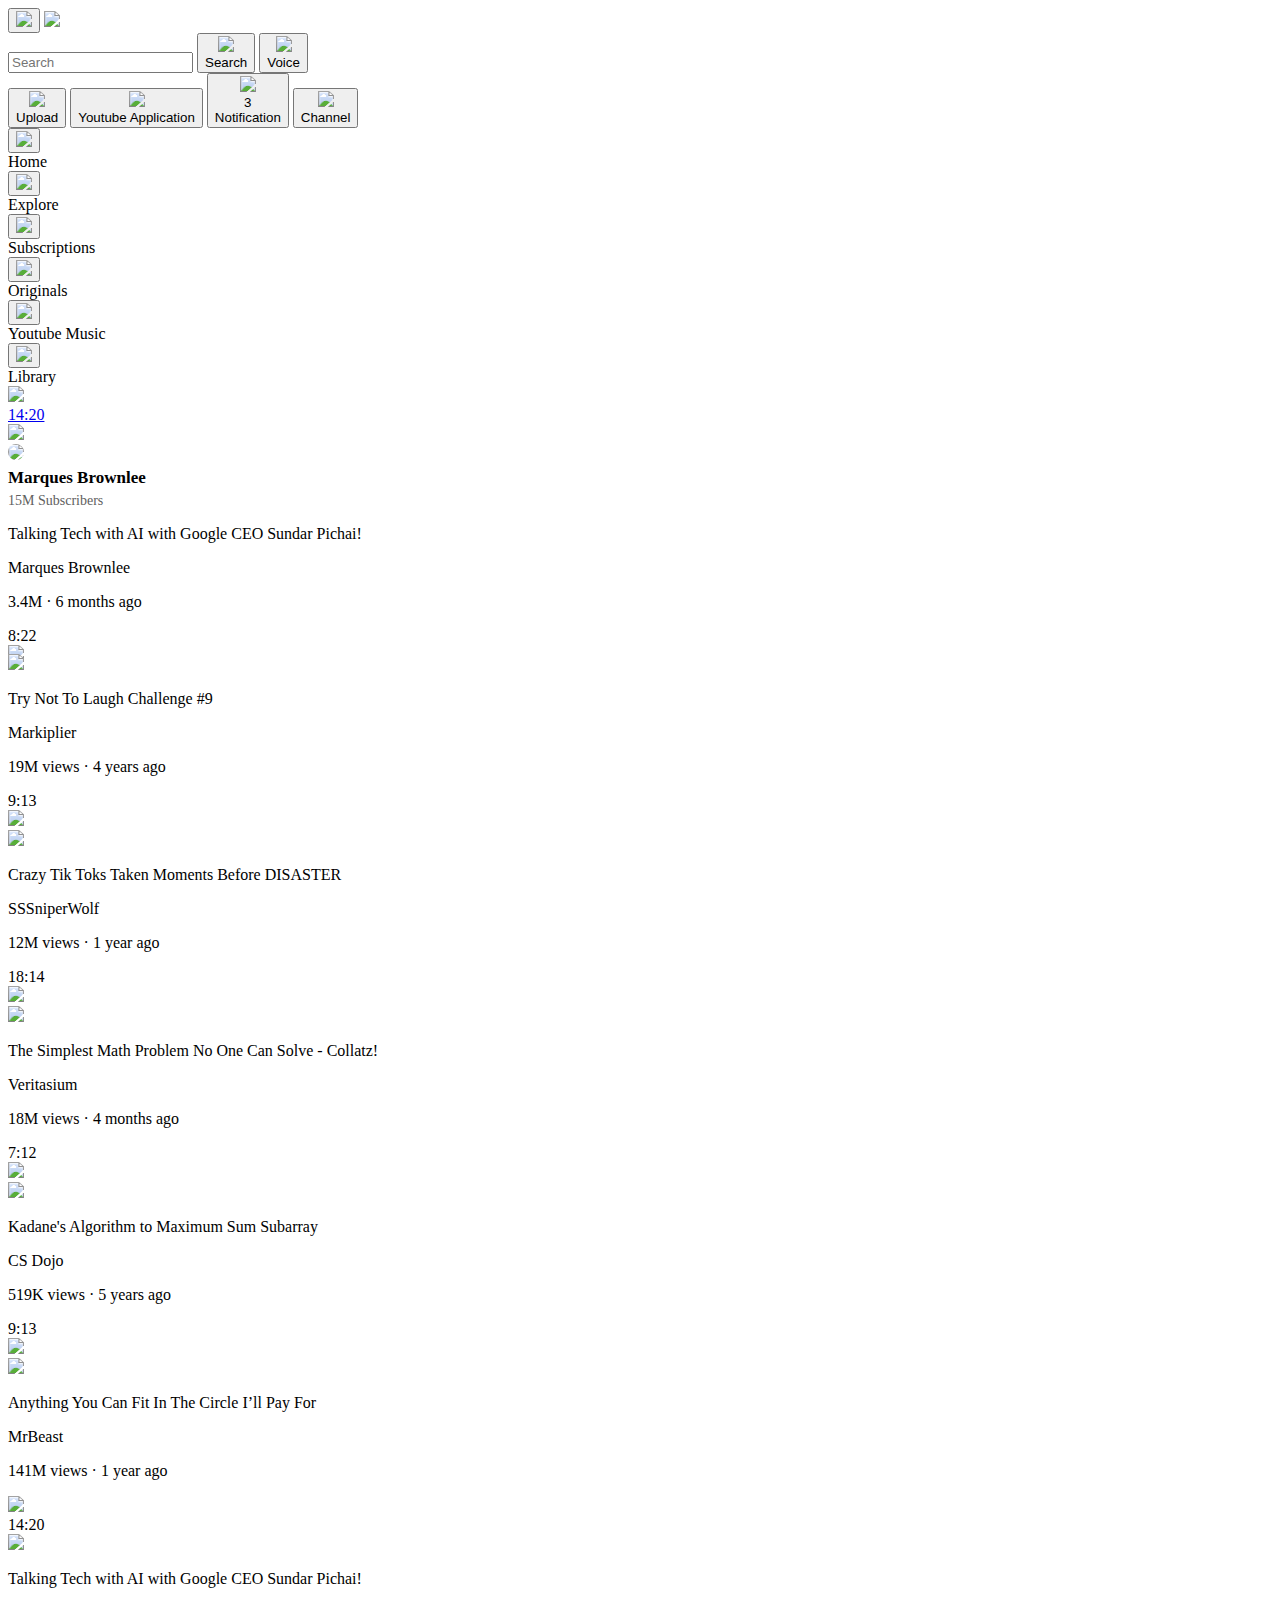
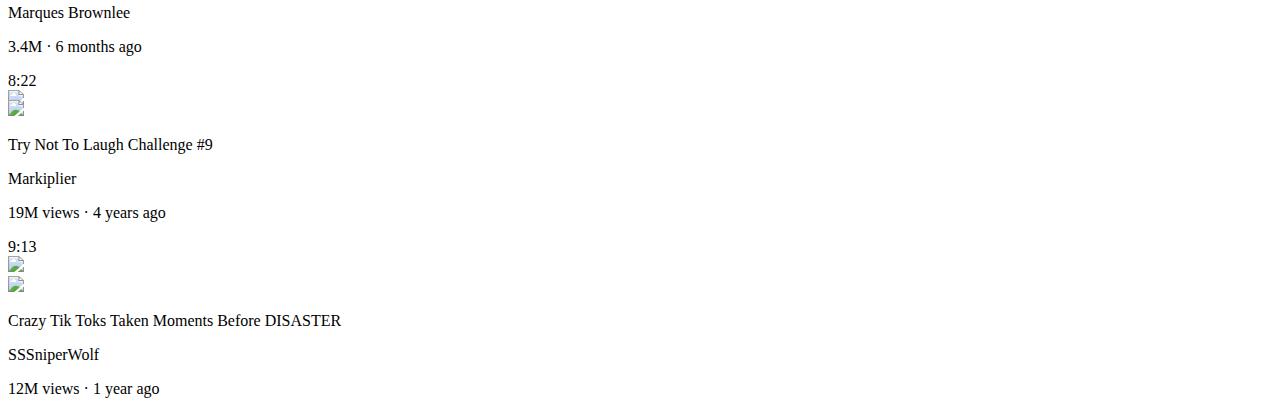
==== index.html @ e53188a1 "Update and rename index.html.html to index.html" ====
<!DOCTYPE html>
<html>
  <head>
    <title>Youtube</title>

    <link rel="preconnect" href="https://fonts.googleapis.com">
    <link href="https://fonts.googleapis.com/css2?family=Montserrat:wght@400;700&family=Oswald:wght@200&family=Roboto&display=swap" rel="stylesheet">
       
<link href="https://fonts.googleapis.com/css2?family=Montserrat:wght@400;700&family=Oswald:wght@200&family=Roboto:wght@500&display=swap" rel="stylesheet">
    
   <link rel="stylesheet" href="css files/youtube final.css">
   <link rel="stylesheet" href="css files/general.css">
   <link rel="stylesheet" href="css files/header.css">
   
   
  </head>

 <body>

    <header class="header-flexbox">
        <div class="left-section">

          <button>
            <img class="three-line"src="header icon/3line.svg">
          </button>
              
              <img class="youtube-icon" src="header icon/youtube-logo.svg">
        </div>

      <div class="middle-section">
         
            <input class="search-text" type="text" placeholder="Search">
            <button class="search-button">
              <img class="search-icon" src="header icon/search.svg">
              <div class="search">Search</div>
            </button> 
          
            

              <button class="voice-search-button">
                <img class="voice-search-icon" src="header icon/voice-search-icon.svg">
                <div class="voicesearch">Voice</div>
              </button>
           
        
      </div>

     

      <div class="right-section">

        

          <button class="upload-button">
            <img class="upload-icon" src="header icon/upload.svg">
            <div class="upload">Upload</div>
          </button>
          
          <button class="youtube-apps-button">
            <img class="youtube-apps-icon" src="header icon/youtube-apps.svg">
            <div class="youtubeapplication">Youtube Application</div>
          </button>

          <button class="notifications-button">
            <img class="notifications-icon" src="header icon/notifications.svg">
            <div class="notifications">3</div>
            <div class="notificationss">Notification</div>
          </button>

        <button class="my-channel-button">
          <img class="my-channel-icons" src="header icon/my-channel.jpeg">
          <div class="mychannel">Channel</div>
        </button>
        

      </div>

      
    </header>

    <nav class="side-bar">

      <div class="side-bar-items">
        
          <button>
            <img class="home-icon" src="thumbnails/home.svg">
          </button>
        
       
        <div class="icon-name">Home</div>
      </div>

      <div class="side-bar-items">
        <button class="side-bar-button">
          <img class="home-icon" src="Thumbnails/explore.svg">
        </button>
        <div class="icon-name">Explore</div>
      </div>

      <div class="side-bar-items">
        <button>
          <img class="home-icon" src="Thumbnails/subscriptions.svg">
        </button>
        <div class="icon-name">Subscriptions</div>
      </div>

      <div class="side-bar-items">
        <button>
          <img class="home-icon" src="Thumbnails/originals.svg">
        </button>
        <div class="icon-name">Originals</div>
      </div>

      <div class="side-bar-items">
        <button>
          <img class="home-icon" src="Thumbnails/youtube-music.svg">
        </button>
         <div class="icon-name">Youtube Music</div>
      </div>

      <div class="side-bar-items">
        <button>
          <img class="home-icon" src="Thumbnails/library.svg">
        </button>
        <div class="icon-name">Library</div>
      </div>
      

    </nav>

     <!--main -->

      <main>
        <section class="main-container">


          <div class="container-div">
            <a href="https://www.youtube.com/watch?v=n2RNcPRtAiY" target="_blank">
              <div class="thumbnail-div">
                <img class="thumbnail" src="Thumbnails/thumbnail-1.webp">
                <div class="time">14:20</div>
              </div>
            </a>
           
            
              
  <div class="logo-title-div">
  
               
      <div class="logo-div">
     <img class="logo" src="Thumbnails/pic1.jpeg">
  
      <div class="tooltip"> 
           
  
        
         <div>
          
          <img style="
          width:100%;
          border-radius:30px;" class="logo" src="Thumbnails/pic1.jpeg">
        </div>
        <div>
         <p style="
          margin:0;
          font-weight:bold;
        
           margin-top:4px;
           margin-bottom:5px;
           font-size:17px;
          "> Marques Brownlee</p>
         <p style="
         margin:0;
         color:rgb(96, 96, 96);
         
         font-size:14px;">15M Subscribers</p>
         
          
          
        </div>
      </div>
                    </div>
                    
                
                
              
                
  
                  <div>
                    <p class="video-title"> Talking Tech with AI with Google CEO Sundar Pichai!</p>
                 
                  <p class="channel-name"> Marques Brownlee</p>
                  <p class="discription">3.4M &#183; 6 months ago</p>
                  </div>
                </div>
                
            </div>
            
            <div class="container-div">
  
              <div class="thumbnail-div">
                <div class="times">8:22</div>
                <img class="thumbnail" src="Thumbnails/laugh.webp">
              </div>
              
              <div class="logo-title-div" style="margin-top:-11px;">
              
                <div>
                  <img class="logo" src="Thumbnails/logo-2.jpeg" >
                </div>
                  <div>
                    <p class="video-title">
                      Try Not To Laugh Challenge #9 </p>
                    
                  <p class="channel-name">Markiplier</p>
                  
                  <p class="discription">19M views · 4 years ago</p>
                  </div>
                </div>
            
              </div>
               
            
        
        
                  
                
            
            
          
          
        
        <div class="container-div">
  
          <div class="thumbnail-div">
            <div class="time">9:13</div>
            <img class="thumbnail" src="Thumbnails/thum-3.webp">
          </div>
          
          <div class="logo-title-div">
          
            <div>
              <img class="logo" src="Thumbnails/channel-3.jpeg">
            </div>
              <div>
                <p class="video-title">
                  Crazy Tik Toks Taken Moments Before DISASTER </p>
                
              <p class="channel-name">SSSniperWolf</p>
              
              <p class="discription">12M views · 1 year ago</p>
              </div>
            </div>
  
          </div>
  
          <div class="container-div">
               
            <div class="thumbnail-div">
              <div class="time">18:14</div>
              <img class="thumbnail" src="Thumbnails/thumbnail-4.webp">
            </div>
            
            <div class="logo-title-div">
            
              <div>
                <img class="logo" src="Thumbnails/channel-4.jpeg">
              </div>
                <div>
                  <p class="video-title">
                    The Simplest Math Problem No One Can Solve - Collatz!</p>
                <p class="channel-name"> Veritasium</p>
                <p class="discription">18M views · 4 months ago</p>
                </div>
              </div>
              
                
              
          </div>
  
          <div class="container-div">
             
            <div class="thumbnail-div">
              <div class="time">7:12</div>
              <img class="thumbnail" src="Thumbnails/thumbnail-5.webp">
            </div>
            
            <div class="logo-title-div">
            
              <div>
                <img class="logo" src="Thumbnails/channel-5.jpeg">
              </div>
                <div>
                  <p class="video-title"> 
                    Kadane's Algorithm to Maximum Sum Subarray</p>
                <p class="channel-name"> CS Dojo</p>
                <p class="discription">519K views · 5 years ago</p>
                </div>
              </div>
              
                
              
          </div>
  
          <div class="container-div">
  
            <div class="thumbnail-div">
              <div class="time">9:13</div>
              <img class="thumbnail" src="Thumbnails/thumbnail-6.webp">
            </div>
            
            <div class="logo-title-div">
            
              <div>
                <img class="logo" src="Thumbnails/channel-6.jpeg">
              </div>
                <div>
                  <p class="video-title"> 
                    Anything You Can Fit In The Circle I’ll Pay For</p>
                <p class="channel-name">MrBeast </p>
                <p class="discription">141M views · 1 year ago</p>
                </div>
              </div>
              
          </div>
  
          <div class="container-div">
           
            <div class="thumbnail-div">
               <img class="thumbnail" src="Thumbnails/thumbnail-1.webp">
               <div class="time">14:20</div>
             </div>
             
             <div class="logo-title-div">
             
               <div>
                 <img class="logo" src="Thumbnails/pic1.jpeg">
               </div>
  
                 <div>
                   <p class="video-title"> Talking Tech with AI with Google CEO Sundar Pichai!</p>
                 <p class="channel-name"> Marques Brownlee</p>
                 <p class="discription">3.4M &#183; 6 months ago</p>
                 </div>
               </div>
               
           </div>
       
           <div class="container-div">
           
            <div class="thumbnail-div">
              <div class="times">8:22</div>
              <img class="thumbnail" src="Thumbnails/laugh.webp">
            </div>
            
            <div class="logo-title-div" style="margin-top:-10.325px;">
            
              <div>
                <img class="logo" src="Thumbnails/logo-2.jpeg" >             
              </div>
  
                <div>
                  <p class="video-title"> 
                    Try Not To Laugh Challenge #9</p>
                <p class="channel-name"> Markiplier</p>
                <p class="discription">19M views · 4 years ago</p>
                </div>
              </div>
          
      
      
                
              
          
          </div>
  
          <div class="container-div">
  
            <div class="thumbnail-div">
              <div class="time">9:13</div>
              <img class="thumbnail" src="Thumbnails/thum-3.webp"></div>
            
            <div class="logo-title-div">
            
              <div>
                <img class="logo" src="Thumbnails/channel-3.jpeg">
              </div>
                <div>
                  <p class="video-title">
                    Crazy Tik Toks Taken Moments Before DISASTER </p>
                  
                <p class="channel-name">SSSniperWolf</p>
                
                <p class="discription">12M views · 1 year ago</p>
                </div>
         </div>
    
            </div>
    
          
    <section>
  </main>
      
        
       
      
 </body>

  
</html>
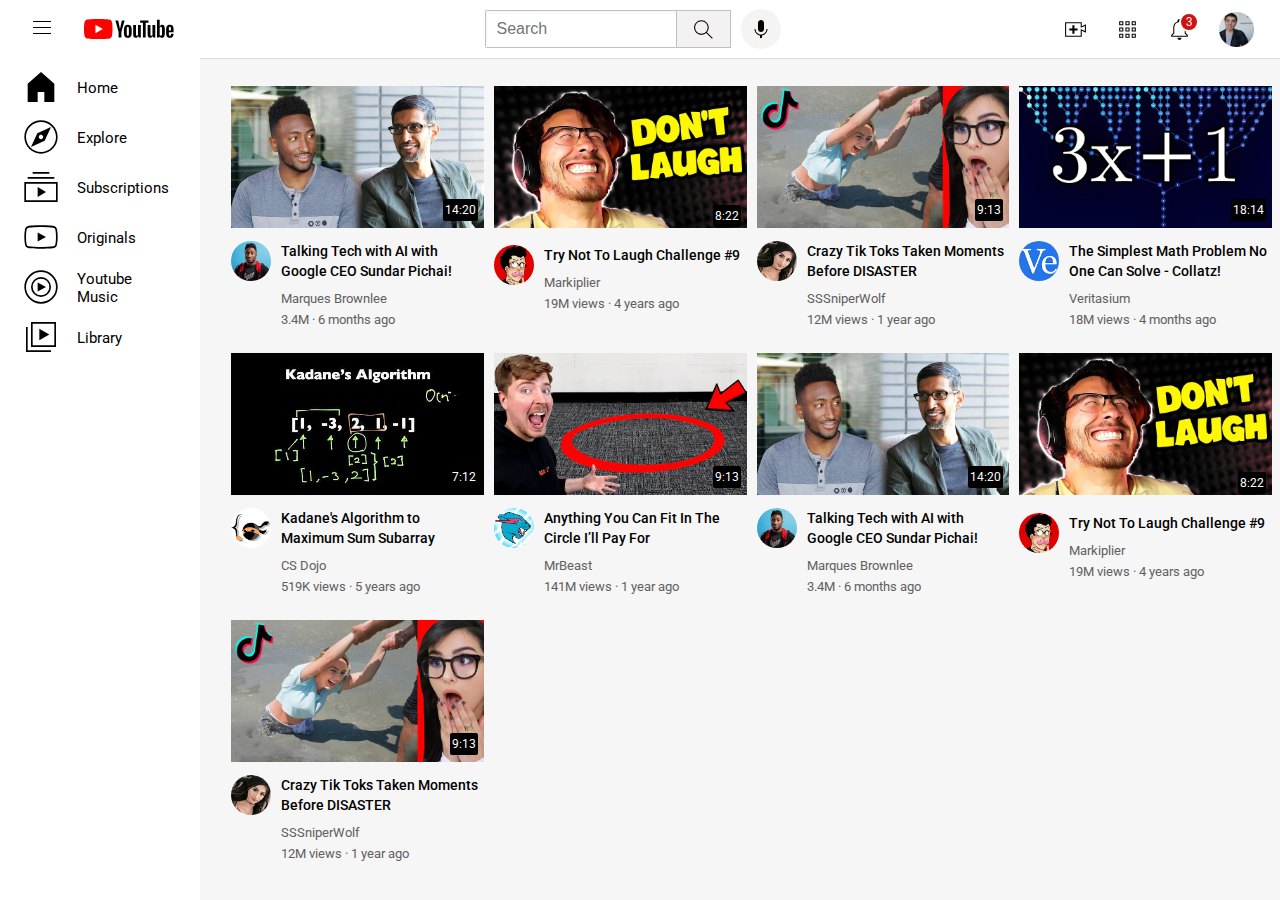
==== commit 2cd781fc: "Update index.html" ====
--- a/index.html
+++ b/index.html
@@ -83,7 +83,7 @@
       <div class="side-bar-items">
         
           <button>
-            <img class="home-icon" src="thumbnails/home.svg">
+            <img class="home-icon" src="Thumbnails/home.svg">
           </button>
         
        
--- a/css files/youtube final.css
+++ b/css files/youtube final.css
@@ -0,0 +1,134 @@
+.thumbnail{
+  width: 100%;
+ 
+}
+
+.logo
+
+
+{width:80%;
+border-radius:50px;
+position:relative;
+}
+
+.logo .mar-info{
+  position:absolute;
+}
+
+
+
+.logo-title-div{
+  display:grid;
+  grid-template-columns:50px 1fr;
+  
+
+}
+
+.video-title{
+  
+  font-weight:500;
+  margin-bottom:10px;
+  
+  
+  line-height:20px;
+}
+.discription,
+ .channel-name{
+  margin-bottom:5px;
+  color:rgb(96, 96, 96);
+  font-size:13px;
+  line-height:16px;
+ }
+
+.main-container{
+  display:grid;
+  grid-template-columns:1fr 1fr 1fr 1fr;
+  column-gap:10px;
+  row-gap:20px;
+  
+  
+  
+}
+@media(max-width:1100px) {
+  .main-container{
+    grid-template-columns:1fr 1fr 1fr;
+  }
+}
+@media(max-width:800px){
+  .main-container{
+    grid-template-columns:1fr 1fr;
+  }
+}
+
+
+
+
+  
+.container-div{
+  
+  display:grid;
+  row-gap:9px;
+  width:100%;
+  
+  
+}
+
+.thumbnail-div{
+  
+ width:100%;
+position:relative;
+  
+
+}
+.time{
+  background-color:black;
+  color:white;
+  position:absolute;
+  right:6px;
+  bottom:11px;
+  font-family:roboto, arial;
+  font-size:12px;
+  padding:4px 2px 4px 2px;
+  border-radius:2px;
+
+}
+.times{
+  background-color:black;
+  color:white;
+  position:absolute;
+  right:6px;
+  bottom:20px;
+  font-family:roboto, arial;
+  font-size:12px;
+  padding:4px 2px 4px 2px;
+  border-radius:2px;
+}
+
+.logo-div{
+  position:relative;
+  height:37px;
+}
+
+.logo-div .tooltip{
+  background-color:white;
+         box-shadow:0px 3px 6px rgba(0, 0, 0, 0.4);
+         width:200px;
+         display:grid;
+         grid-template-columns:60px 180px;
+         padding-top:14px;
+         padding-bottom: 10px;
+         padding-right:25px;
+         padding-left:20px;
+         border-radius:6px;
+         column-gap:10px;
+  position:absolute;
+  opacity:0;
+  pointer-events:none;
+  z-index:300;
+  
+}
+
+.logo-div:hover .tooltip{
+  opacity:1;
+  transition: opacity 0.15s;
+}--- a/css files/general.css
+++ b/css files/general.css
@@ -0,0 +1,13 @@
+p{
+    margin-top:0px;
+    margin-bottom:0px;
+    
+    
+    font-size:14px;
+}
+
+body{
+  font-family:roboto, arial;
+  padding:78px 0px 0px 90px;
+  background-color:rgb(246, 246, 246);
+}--- a/css files/header.css
+++ b/css files/header.css
@@ -0,0 +1,427 @@
+
+.header-flexbox{
+  display:flex;
+  margin-bottom:20px;
+  flex-direction:row;
+  justify-content:space-between;
+  height:58px;
+  position:fixed;
+  top:0px;
+  left:0px;
+  right:0px;
+  background-color:white;
+  border-bottom-width:1px;
+  border-bottom-color:rgb(223, 217, 217);
+  border-bottom-style:solid;
+  z-index:1;
+  
+  
+
+
+}
+
+.left-section{
+  
+  
+  display:flex;
+  align-items:center;
+  
+  
+}
+
+.right-section{
+  width:235px;
+  flex-shrink:0;
+  display:flex;
+  justify-content:space-between;
+  align-items:center;
+  
+
+}
+
+.middle-section{
+  flex:1;
+  
+  margin-left:50px;
+ 
+  max-width:300px;
+  
+  display:flex;
+  flex-direction:row;
+  align-items: center;;
+ 
+  width:280px;
+  
+}
+.three-line{
+height:24px;
+margin-left: 24px;
+margin-right: 24px;
+
+}
+.youtube-icon{
+  height:20px;
+}
+.search-icon{
+ 
+  
+  height:25px;
+  
+}
+
+button{
+  cursor:pointer;
+}
+  .search-button{
+    height:38px;
+    width:55px;
+    display:flex;
+    align-items:center;
+    justify-content:center;
+    background-color:rgb(243, 241, 241);
+    border-color:rgb(192, 192, 192);
+    border-width:1px;
+    border-style: solid;
+    margin-right:10px;
+    position:relative;
+  }
+
+  .search-button .search{
+    position:absolute;
+    background-color:rgb(104, 103, 103);
+    color:white;
+    padding-left: 5px;
+    padding-right: 5px;
+    padding-top:5px;
+    padding-bottom:5px;
+    border-radius:4px;
+    bottom:-28px;
+    right:-20px;
+    opacity:0;
+    pointer-events:none;
+  }
+  
+  .search-button:hover .search{
+    opacity:1;
+    transition: opacity 0.18s;
+  }
+  
+
+.search-text{
+  
+ flex:1;
+ height:34px;
+ width:400px;
+ padding-left:11px;
+ font-size:16px;
+ border:1px solid rgb(192, 192, 192);
+ border-radius:1.4px;
+ box-shadow: inset 1px 2px 3px rgba(0, 0, 0, 0.04);
+ margin-right:-1px;
+width:0;
+
+ 
+}
+
+.voice-search-icon{
+  height:24px;
+ 
+}
+.voice-search-button{
+  height:40px;
+  width:40px;
+  border-radius:20px;
+  border-style:solid;
+  border-width:0px;
+  background-color:rgb(246, 243, 243);
+  display:flex;
+  justify-content:center;
+  align-items:center;
+  margin-right:4px;
+  position:relative;
+
+}
+
+.voice-search-button .voicesearch{
+  position:absolute;
+  background-color:rgb(104, 103, 103);
+  color:white;
+  padding-left: 5px;
+  padding-right: 5px;
+  padding-top:5px;
+  padding-bottom:5px;
+  border-radius:4px;
+  bottom:-28px;
+  right:-20px;
+  opacity:0;
+  pointer-events:none;
+}
+
+.voice-search-button:hover .voicesearch{
+  opacity:1;
+  transition: opacity 0.18s;
+}
+
+.search-text::placeholder{
+  
+  font-size:16px;
+}
+
+.upload-icon{
+width:25px;
+}
+.youtube-apps-icon{
+  width:25px;
+}
+.notifications-icon{
+  width:25px;
+}
+.my-channel-icons{
+  width:35px;
+}
+.upload-button{
+background-color:white;
+border-width:0px;
+margin-left:12px;
+display:flex;
+justify-content:center;
+align-items:center;
+position:relative;
+
+}
+.upload-button .upload{
+  position:absolute;
+  background-color:rgb(104, 103, 103);
+  color:white;
+  padding-left: 5px;
+  padding-right: 5px;
+  padding-top:5px;
+  padding-bottom:5px;
+  border-radius:4px;
+  bottom:-35px;
+  right:-20px;
+  opacity:0;
+  pointer-events: none;
+  
+}
+.upload-button:hover .upload{
+  opacity:1;
+  transition: opacity 0.18s;
+}
+.youtube-apps-button{
+  background-color:white;
+  border-width:0px;
+  display:flex;
+  justify-content:center;
+  align-items:center;
+  display:relative;
+}
+.youtube-apps-button .youtubeapplication{
+  position:absolute;
+  color:white;
+  background-color:rgb(104, 103, 103);
+  padding-left: 5px;
+  padding-right: 5px;
+  padding-top: 5px;
+  padding-bottom: 5px;
+  bottom:-20px;
+  
+  pointer-events: none;
+  opacity:0;
+  border-radius:4px;
+}
+.youtube-apps-button:hover .youtubeapplication{
+  opacity:1;
+  transition: opacity 0.18s;
+}
+.notifications-button{
+  background-color:white;
+  border-width:0px;
+  display:flex;
+  justify-content:center;
+  align-items:center;
+  position:relative;
+}
+.notifications-button .notificationss{
+  position:absolute;
+  color:white;
+  background-color:rgb(104, 103, 103);
+  padding-left: 5px;
+  padding-right: 5px;
+  padding-top: 5px;
+  padding-bottom: 5px;
+  bottom:-35px;
+  right:-40px;
+  pointer-events: none;
+  opacity:0;
+  border-radius:4px;
+
+}
+.notifications-button:hover .notificationss{
+  opacity:1;
+  transition: opacity 0.18s;
+}
+.my-channel-button{
+  background-color:white;
+  border-width:0px;
+  display:flex;
+  justify-content:center;
+  align-items:center;
+  margin-right:20px;
+  position:relative;
+}
+.my-channel-button .mychannel{
+  position:absolute;
+  pointer-events:none;
+  opacity:0;
+  color:white;
+  background-color:rgb(104, 103, 103);
+  padding-left: 5px;
+  padding-right: 5px;
+  padding-top: 5px;
+  padding-bottom: 5px;
+  bottom:-30px;
+  right:-10px;
+  border-radius:4px;
+
+}
+.my-channel-button:hover .mychannel{
+  opacity:1;
+  transition: opacity 0.18s;
+}
+
+
+
+.notifications{
+  position:absolute;
+  background-color:rgb(209, 16, 16);
+  color:white;
+  width:12px;
+  height:12px;
+  padding-left:2px;
+  padding-right:2px;
+  padding-top:2px;
+  padding-bottom:2px;
+  display:flex;
+  flex-direction:row;
+  justify-content:center;
+  border-radius:10px;
+  right:-1px;
+  top:-4px;
+  font-size:12px;
+  border-width:2px;
+align-items:center;
+border-color:white;
+border-style:solid;
+
+
+}
+
+.side-bar{
+  position:fixed;
+  top:58px;
+  bottom:0;
+  width:78px;
+  background-color:white;
+  left:0;
+  z-index:200; 
+  padding-top:5px;
+ 
+ }
+ @media(min-width:1000px) {
+  .side-bar{
+    width:200px;
+    position:fixed;
+    top:58px;
+    bottom:0;
+    background-color:white;
+    left:0;
+    z-index:300; 
+    padding-top:5px;
+    transition:0.10s;
+
+  }
+  .side-bar .side-bar-items{
+    display:flex;
+    flex-direction:row;
+    justify-content:space-between;
+    align-items:center;
+    justify-content:start;
+   height:50px;
+   margin-bottom:0;
+   width:165px;
+   margin-left:5px;
+   
+    
+    
+    
+  }
+  .side-bar-items .home-icon{
+    width:40px;
+    padding:0px 10px;
+    
+  }
+  .side-bar-items .icon-name{
+    
+   font-size:15px;
+  }
+ 
+  body
+  {
+    padding-left:223px;
+  }
+}
+  
+
+
+  
+
+  .side-bar-items{
+    width:78px;
+    height:80px;
+    display:flex;
+    flex-direction:column;
+    justify-content:center;
+    align-items:center;
+    margin-bottom:5px;
+    cursor:pointer;
+ }
+
+
+ 
+
+  
+  
+ 
+
+ .side-bar-items:hover{
+  background-color:rgb(234, 232, 232);
+ }
+
+ .home-icon{
+  width:30px;
+
+ }
+ 
+ .icon-name{
+  font-size:10px;
+
+  font-weight:700px;
+ }
+ .side-bar-items button{
+  border-width:0px;
+  background-color:white;
+ }
+ 
+
+ .side-bar-items:hover button{
+  background-color:rgb(234, 232, 232);
+ }
+ 
+ .left-section button{
+  background-color:white;
+  border:0;
+  
+
+ }
+
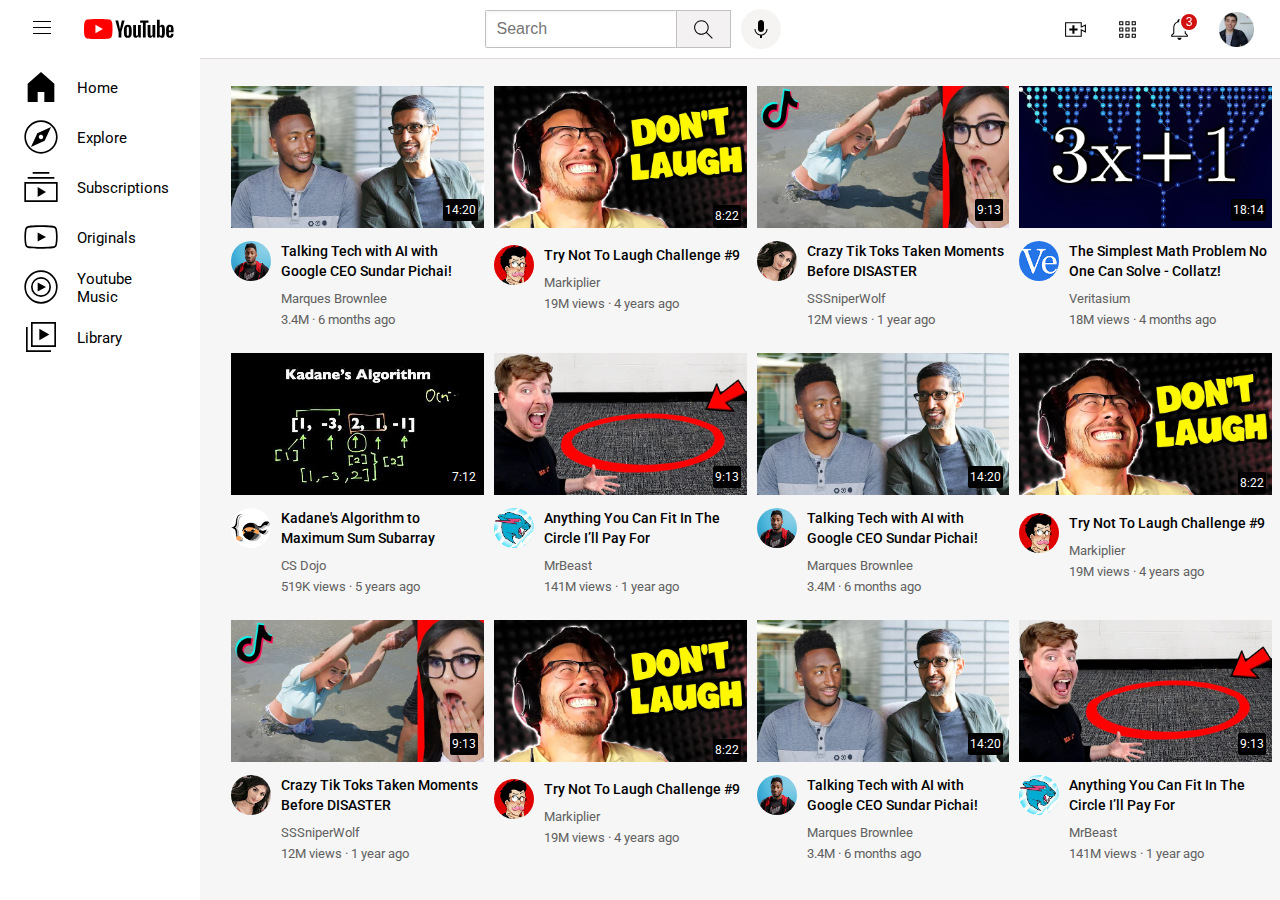
==== commit 93960ec7: "Update index.html" ====
--- a/index.html
+++ b/index.html
@@ -396,6 +396,74 @@
          </div>
     
             </div>
+
+          <div class="container-div">
+  
+              <div class="thumbnail-div">
+                <div class="times">8:22</div>
+                <img class="thumbnail" src="Thumbnails/laugh.webp">
+              </div>
+              
+              <div class="logo-title-div" style="margin-top:-11px;">
+              
+                <div>
+                  <img class="logo" src="Thumbnails/logo-2.jpeg" >
+                </div>
+                  <div>
+                    <p class="video-title">
+                      Try Not To Laugh Challenge #9 </p>
+                    
+                  <p class="channel-name">Markiplier</p>
+                  
+                  <p class="discription">19M views · 4 years ago</p>
+                  </div>
+                </div>
+            
+              </div>
+
+          <div class="container-div">
+           
+            <div class="thumbnail-div">
+               <img class="thumbnail" src="Thumbnails/thumbnail-1.webp">
+               <div class="time">14:20</div>
+             </div>
+             
+             <div class="logo-title-div">
+             
+               <div>
+                 <img class="logo" src="Thumbnails/pic1.jpeg">
+               </div>
+  
+                 <div>
+                   <p class="video-title"> Talking Tech with AI with Google CEO Sundar Pichai!</p>
+                 <p class="channel-name"> Marques Brownlee</p>
+                 <p class="discription">3.4M &#183; 6 months ago</p>
+                 </div>
+               </div>
+               
+           </div>
+
+           <div class="container-div">
+  
+            <div class="thumbnail-div">
+              <div class="time">9:13</div>
+              <img class="thumbnail" src="Thumbnails/thumbnail-6.webp">
+            </div>
+            
+            <div class="logo-title-div">
+            
+              <div>
+                <img class="logo" src="Thumbnails/channel-6.jpeg">
+              </div>
+                <div>
+                  <p class="video-title"> 
+                    Anything You Can Fit In The Circle I’ll Pay For</p>
+                <p class="channel-name">MrBeast </p>
+                <p class="discription">141M views · 1 year ago</p>
+                </div>
+              </div>
+              
+          </div>
     
           
     <section>
